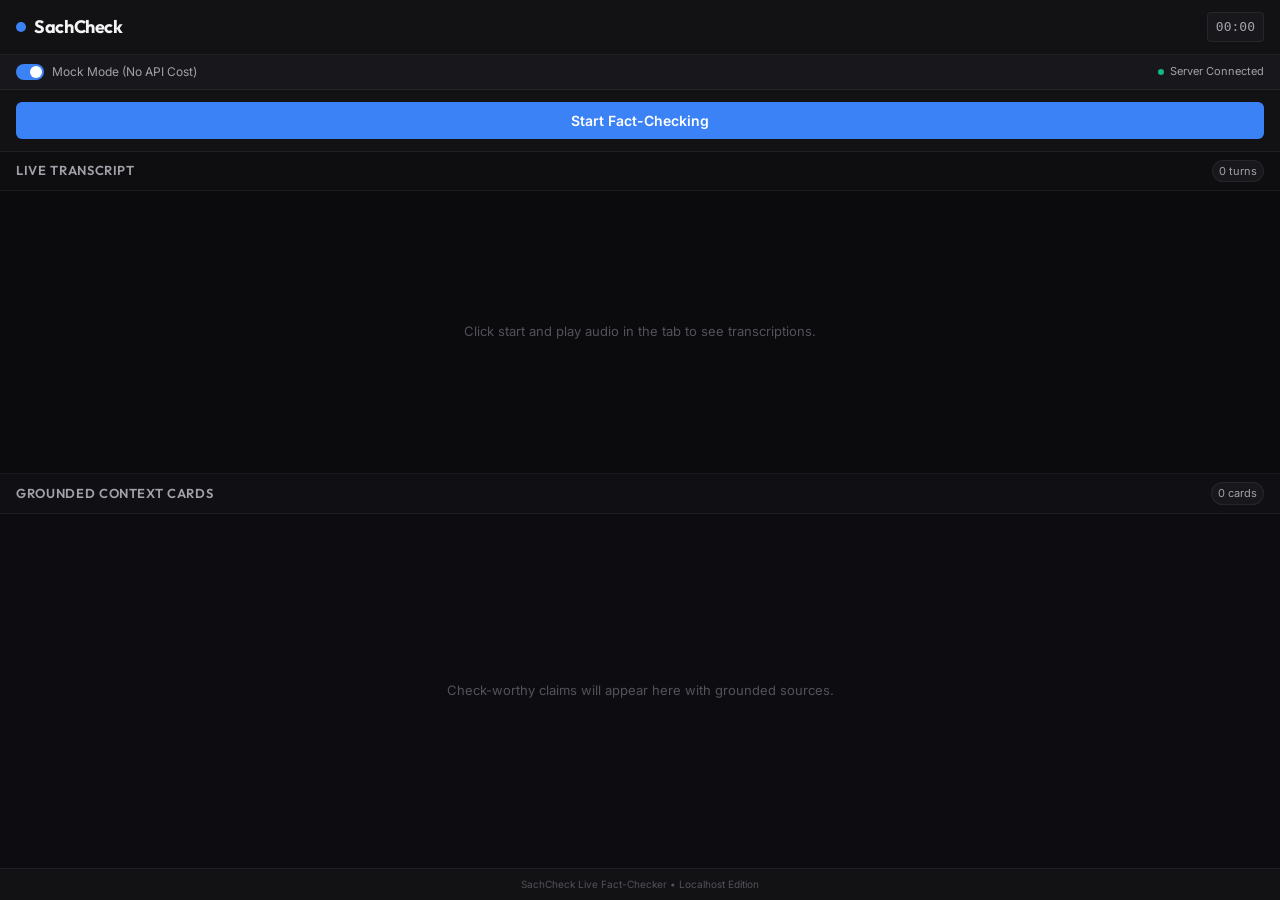
==== extension/panel.html @ 892faee8 "feat: implement real-time Hinglish fact-checking extension, server, and evaluation suite (Phases 1-3" ====
<!DOCTYPE html>
<html lang="en">
<head>
  <meta charset="utf-8">
  <meta name="viewport" content="width=device-width, initial-scale=1.0">
  <title>SachCheck — Live political fact-checker</title>
  <link rel="preconnect" href="https://fonts.googleapis.com">
  <link rel="preconnect" href="https://fonts.gstatic.com" crossorigin>
  <link href="https://fonts.googleapis.com/css2?family=Inter:wght@300;400;500;600;700&family=Outfit:wght@400;500;600;700&display=swap" rel="stylesheet">
  <link rel="stylesheet" href="styles.css">
</head>
<body>
  <div class="app-container">
    <!-- Header -->
    <header class="app-header">
      <div class="brand">
        <div class="logo-dot animate-pulse"></div>
        <h1 class="logo-text">SachCheck</h1>
      </div>
      <div class="header-controls">
        <div class="session-timer" id="timer">00:00</div>
      </div>
    </header>

    <!-- Settings Bar -->
    <div class="settings-bar">
      <div class="toggle-control">
        <label class="switch">
          <input type="checkbox" id="mock-toggle" checked>
          <span class="slider round"></span>
        </label>
        <span class="toggle-label">Mock Mode (No API Cost)</span>
      </div>
      <div class="connection-status" id="connection-status">
        <span class="status-indicator connected"></span>
        <span class="status-text">Server Connected</span>
      </div>
    </div>

    <!-- Main Content Grid -->
    <main class="main-content">
      <!-- Controls -->
      <section class="control-section">
        <button id="action-btn" class="btn btn-primary">Start Fact-Checking</button>
      </section>

      <!-- Live Transcript Panel -->
      <section class="panel-section transcript-section">
        <div class="section-header">
          <h2>Live Transcript</h2>
          <span class="badge" id="transcript-count">0 turns</span>
        </div>
        <div class="scroll-container" id="transcript-container">
          <div class="empty-state" id="transcript-empty">
            <p>Click start and play audio in the tab to see transcriptions.</p>
          </div>
        </div>
      </section>

      <!-- Context Cards Panel -->
      <section class="panel-section cards-section">
        <div class="section-header">
          <h2>Grounded Context Cards</h2>
          <span class="badge" id="cards-count">0 cards</span>
        </div>
        <div class="scroll-container" id="cards-container">
          <div class="empty-state" id="cards-empty">
            <p>Check-worthy claims will appear here with grounded sources.</p>
          </div>
        </div>
      </section>
    </main>

    <!-- Footer -->
    <footer class="app-footer">
      <p>SachCheck Live Fact-Checker • Localhost Edition</p>
    </footer>
  </div>
  <script src="panel.js"></script>
</body>
</html>
---- extension/styles.css ----
/* Modern CSS Reset & Variables */
:root {
  --bg-primary: #0b0b0d;
  --bg-secondary: #121215;
  --bg-tertiary: #18181c;
  --border-color: rgba(255, 255, 255, 0.06);
  --border-focus: rgba(255, 255, 255, 0.2);
  
  --text-primary: #f4f4f5;
  --text-secondary: #a1a1aa;
  --text-muted: #52525b;
  
  --accent-primary: #3b82f6;
  --accent-success: #10b981;
  --accent-warning: #f59e0b;
  --accent-danger: #ef4444;
  
  --confidence-high-bg: rgba(16, 185, 129, 0.08);
  --confidence-high-text: #34d399;
  --confidence-high-border: rgba(16, 185, 129, 0.2);
  
  --confidence-medium-bg: rgba(245, 158, 11, 0.08);
  --confidence-medium-text: #fbbf24;
  --confidence-medium-border: rgba(245, 158, 11, 0.2);
  
  --confidence-low-bg: rgba(239, 68, 68, 0.08);
  --confidence-low-text: #f87171;
  --confidence-low-border: rgba(239, 68, 68, 0.2);

  --font-sans: 'Inter', -apple-system, BlinkMacSystemFont, "Segoe UI", Roboto, Helvetica, Arial, sans-serif;
  --font-display: 'Outfit', var(--font-sans);
  
  --shadow-sm: 0 1px 2px 0 rgba(0, 0, 0, 0.05);
  --shadow-md: 0 4px 6px -1px rgba(0, 0, 0, 0.1), 0 2px 4px -1px rgba(0, 0, 0, 0.06);
  --shadow-lg: 0 10px 15px -3px rgba(0, 0, 0, 0.1), 0 4px 6px -2px rgba(0, 0, 0, 0.05);
}

* {
  box-sizing: border-box;
  margin: 0;
  padding: 0;
}

body {
  background-color: var(--bg-primary);
  color: var(--text-primary);
  font-family: var(--font-sans);
  font-size: 14px;
  line-height: 1.5;
  height: 100vh;
  overflow: hidden;
}

/* App Container */
.app-container {
  display: flex;
  flex-direction: column;
  height: 100vh;
}

/* Header */
.app-header {
  background-color: var(--bg-secondary);
  border-bottom: 1px solid var(--border-color);
  padding: 12px 16px;
  display: flex;
  justify-content: space-between;
  align-items: center;
  z-index: 10;
}

.brand {
  display: flex;
  align-items: center;
  gap: 8px;
}

.logo-dot {
  width: 10px;
  height: 10px;
  border-radius: 50%;
  background-color: var(--accent-primary);
}

.logo-dot.active {
  background-color: var(--accent-danger);
}

.logo-text {
  font-family: var(--font-display);
  font-size: 18px;
  font-weight: 700;
  letter-spacing: -0.02em;
}

.session-timer {
  font-family: monospace;
  background-color: var(--bg-tertiary);
  border: 1px solid var(--border-color);
  padding: 4px 8px;
  border-radius: 4px;
  font-size: 13px;
  color: var(--text-secondary);
}

/* Settings Bar */
.settings-bar {
  background-color: var(--bg-tertiary);
  border-bottom: 1px solid var(--border-color);
  padding: 8px 16px;
  display: flex;
  justify-content: space-between;
  align-items: center;
}

.toggle-control {
  display: flex;
  align-items: center;
  gap: 8px;
}

.toggle-label {
  font-size: 12px;
  color: var(--text-secondary);
  user-select: none;
}

/* Toggle Switch Styling */
.switch {
  position: relative;
  display: inline-block;
  width: 28px;
  height: 16px;
}

.switch input {
  opacity: 0;
  width: 0;
  height: 0;
}

.slider {
  position: absolute;
  cursor: pointer;
  top: 0;
  left: 0;
  right: 0;
  bottom: 0;
  background-color: #27272a;
  transition: .2s;
}

.slider:before {
  position: absolute;
  content: "";
  height: 12px;
  width: 12px;
  left: 2px;
  bottom: 2px;
  background-color: #a1a1aa;
  transition: .2s;
}

input:checked + .slider {
  background-color: var(--accent-primary);
}

input:checked + .slider:before {
  transform: translateX(12px);
  background-color: #ffffff;
}

.slider.round {
  border-radius: 16px;
}

.slider.round:before {
  border-radius: 50%;
}

.connection-status {
  display: flex;
  align-items: center;
  gap: 6px;
  font-size: 11px;
  color: var(--text-secondary);
}

.status-indicator {
  width: 6px;
  height: 6px;
  border-radius: 50%;
  background-color: var(--text-muted);
}

.status-indicator.connected {
  background-color: var(--accent-success);
}

.status-indicator.disconnected {
  background-color: var(--accent-danger);
}

/* Main Content Layout */
.main-content {
  flex: 1;
  display: flex;
  flex-direction: column;
  overflow: hidden;
}

/* Control Section */
.control-section {
  padding: 12px 16px;
  background-color: var(--bg-secondary);
  border-bottom: 1px solid var(--border-color);
  display: flex;
  justify-content: center;
}

.btn {
  font-family: var(--font-sans);
  font-weight: 600;
  font-size: 14px;
  padding: 10px 24px;
  border-radius: 6px;
  border: none;
  cursor: pointer;
  transition: background-color 0.2s, transform 0.1s;
  width: 100%;
}

.btn:active {
  transform: scale(0.98);
}

.btn-primary {
  background-color: var(--accent-primary);
  color: #ffffff;
}

.btn-primary:hover {
  background-color: #2563eb;
}

.btn-danger {
  background-color: var(--accent-danger);
  color: #ffffff;
}

.btn-danger:hover {
  background-color: #dc2626;
}

/* Panels */
.panel-section {
  flex: 1;
  display: flex;
  flex-direction: column;
  overflow: hidden;
  border-bottom: 1px solid var(--border-color);
}

.transcript-section {
  flex: 0.45; /* 45% of height */
}

.cards-section {
  flex: 0.55; /* 55% of height */
  border-bottom: none;
  background-color: #0d0d11;
}

.section-header {
  padding: 8px 16px;
  display: flex;
  justify-content: space-between;
  align-items: center;
  background-color: rgba(255, 255, 255, 0.01);
  border-bottom: 1px solid var(--border-color);
}

.section-header h2 {
  font-family: var(--font-display);
  font-size: 13px;
  font-weight: 600;
  color: var(--text-secondary);
  text-transform: uppercase;
  letter-spacing: 0.05em;
}

.badge {
  font-size: 11px;
  background-color: var(--bg-tertiary);
  border: 1px solid var(--border-color);
  padding: 2px 6px;
  border-radius: 12px;
  color: var(--text-secondary);
}

.scroll-container {
  flex: 1;
  overflow-y: auto;
  padding: 12px 16px;
  display: flex;
  flex-direction: column;
  gap: 12px;
}

/* Empty State */
.empty-state {
  display: flex;
  align-items: center;
  justify-content: center;
  height: 100%;
  text-align: center;
  color: var(--text-muted);
  padding: 24px;
  font-size: 13px;
}

/* Transcript Speech Bubbles */
.transcript-bubble {
  display: flex;
  flex-direction: column;
  gap: 4px;
  max-width: 90%;
  animation: fadeIn 0.3s ease-out;
}

.transcript-bubble.align-left {
  align-self: flex-start;
}

.bubble-header {
  display: flex;
  align-items: center;
  gap: 6px;
  font-size: 11px;
}

.speaker-badge {
  font-weight: 600;
  padding: 1px 4px;
  border-radius: 3px;
  font-size: 10px;
  text-transform: uppercase;
}

/* Color code speakers */
.speaker-badge.speaker-anchor {
  background-color: rgba(59, 130, 246, 0.15);
  color: #60a5fa;
}

.speaker-badge.speaker-pravakta-a {
  background-color: rgba(249, 115, 22, 0.15);
  color: #fb923c;
}

.speaker-badge.speaker-pravakta-b {
  background-color: rgba(16, 185, 129, 0.15);
  color: #34d399;
}

.speaker-badge.speaker-default {
  background-color: rgba(161, 161, 170, 0.15);
  color: #cbd5e1;
}

.bubble-time {
  color: var(--text-muted);
}

.bubble-content {
  background-color: var(--bg-tertiary);
  border: 1px solid var(--border-color);
  padding: 8px 12px;
  border-radius: 8px;
  border-top-left-radius: 2px;
  color: var(--text-primary);
}

/* Premium Context Cards */
.context-card {
  background-color: rgba(255, 255, 255, 0.02);
  border: 1px solid var(--border-color);
  border-radius: 10px;
  padding: 14px;
  display: flex;
  flex-direction: column;
  gap: 10px;
  box-shadow: var(--shadow-md);
  transition: border-color 0.2s, transform 0.2s;
  animation: slideIn 0.3s ease-out;
  position: relative;
  overflow: hidden;
}

.context-card:hover {
  border-color: rgba(255, 255, 255, 0.1);
}

.card-header {
  display: flex;
  justify-content: space-between;
  align-items: center;
}

.card-speaker {
  display: flex;
  align-items: center;
  gap: 6px;
}

.confidence-badge {
  font-size: 10px;
  font-weight: 700;
  padding: 2px 6px;
  border-radius: 4px;
  text-transform: uppercase;
  letter-spacing: 0.02em;
}

.confidence-badge.high {
  background-color: var(--confidence-high-bg);
  color: var(--confidence-high-text);
  border: 1px solid var(--confidence-high-border);
}

.confidence-badge.medium {
  background-color: var(--confidence-medium-bg);
  color: var(--confidence-medium-text);
  border: 1px solid var(--confidence-medium-border);
}

.confidence-badge.low {
  background-color: var(--confidence-low-bg);
  color: var(--confidence-low-text);
  border: 1px solid var(--confidence-low-border);
}

.card-claim {
  font-size: 13px;
  font-style: italic;
  color: var(--text-primary);
  border-left: 2px solid var(--accent-primary);
  padding-left: 10px;
  line-height: 1.4;
}

.card-interpretations {
  display: grid;
  grid-template-columns: 1fr;
  gap: 6px;
  background-color: rgba(0, 0, 0, 0.2);
  padding: 8px 10px;
  border-radius: 6px;
  font-size: 12px;
}

.interpretation-item strong {
  color: var(--text-secondary);
  font-size: 11px;
}

.interpretation-item p {
  color: var(--text-primary);
  margin-top: 1px;
}

.card-details {
  display: flex;
  flex-direction: column;
  gap: 8px;
}

.detail-section h4 {
  font-size: 11px;
  font-weight: 600;
  color: var(--text-secondary);
  margin-bottom: 4px;
  text-transform: uppercase;
  letter-spacing: 0.02em;
}

.detail-section ul {
  list-style: none;
  display: flex;
  flex-direction: column;
  gap: 6px;
}

.detail-section li {
  font-size: 12px;
  color: var(--text-primary);
  line-height: 1.4;
  position: relative;
  padding-left: 14px;
}

.detail-section li::before {
  content: "•";
  position: absolute;
  left: 2px;
  color: var(--accent-primary);
}

.detail-section.missing-context li::before {
  color: var(--accent-warning);
}

.card-sources {
  border-top: 1px solid var(--border-color);
  padding-top: 8px;
  margin-top: 2px;
}

.sources-list {
  display: flex;
  flex-wrap: wrap;
  gap: 6px;
  margin-top: 4px;
}

.source-link {
  font-size: 11px;
  background-color: var(--bg-tertiary);
  border: 1px solid var(--border-color);
  color: var(--accent-primary);
  text-decoration: none;
  padding: 2px 8px;
  border-radius: 4px;
  display: inline-flex;
  align-items: center;
  gap: 4px;
  transition: background-color 0.2s, border-color 0.2s;
}

.source-link:hover {
  background-color: rgba(255, 255, 255, 0.02);
  border-color: var(--border-focus);
}

.source-index {
  color: var(--text-muted);
  font-weight: 600;
}

/* Checking Placeholder Shimmer Card */
.shimmer-card {
  background-color: rgba(255, 255, 255, 0.01);
  border: 1px solid var(--border-color);
  border-radius: 10px;
  padding: 14px;
  display: flex;
  flex-direction: column;
  gap: 12px;
  box-shadow: var(--shadow-md);
  position: relative;
  overflow: hidden;
}

.shimmer-card::after {
  content: "";
  position: absolute;
  top: 0;
  right: 0;
  bottom: 0;
  left: 0;
  transform: translateX(-100%);
  background-image: linear-gradient(
    90deg,
    rgba(255, 255, 255, 0) 0%,
    rgba(255, 255, 255, 0.02) 20%,
    rgba(255, 255, 255, 0.05) 60%,
    rgba(255, 255, 255, 0) 100%
  );
  animation: shimmer 2s infinite;
}

.shimmer-line {
  height: 12px;
  background-color: var(--bg-tertiary);
  border-radius: 4px;
}

.shimmer-line.header { width: 40%; height: 16px; }
.shimmer-line.claim-1 { width: 90%; }
.shimmer-line.claim-2 { width: 75%; }
.shimmer-line.body-1 { width: 100%; }
.shimmer-line.body-2 { width: 85%; }

/* Footer */
.app-footer {
  background-color: var(--bg-secondary);
  border-top: 1px solid var(--border-color);
  padding: 8px 16px;
  text-align: center;
  font-size: 10px;
  color: var(--text-muted);
}

/* Animations */
@keyframes fadeIn {
  from { opacity: 0; transform: translateY(4px); }
  to { opacity: 1; transform: translateY(0); }
}

@keyframes slideIn {
  from { opacity: 0; transform: translateX(10px); }
  to { opacity: 1; transform: translateX(0); }
}

@keyframes pulse {
  0%, 100% { opacity: 1; }
  50% { opacity: 0.4; }
}

@keyframes shimmer {
  100% { transform: translateX(100%); }
}

.animate-pulse {
  animation: pulse 2s cubic-bezier(0.4, 0, 0.6, 1) infinite;
}

/* Scrollbar Styling */
.scroll-container::-webkit-scrollbar {
  width: 6px;
}

.scroll-container::-webkit-scrollbar-track {
  background: transparent;
}

.scroll-container::-webkit-scrollbar-thumb {
  background: var(--border-color);
  border-radius: 3px;
}

.scroll-container::-webkit-scrollbar-thumb:hover {
  background: rgba(255, 255, 255, 0.1);
}
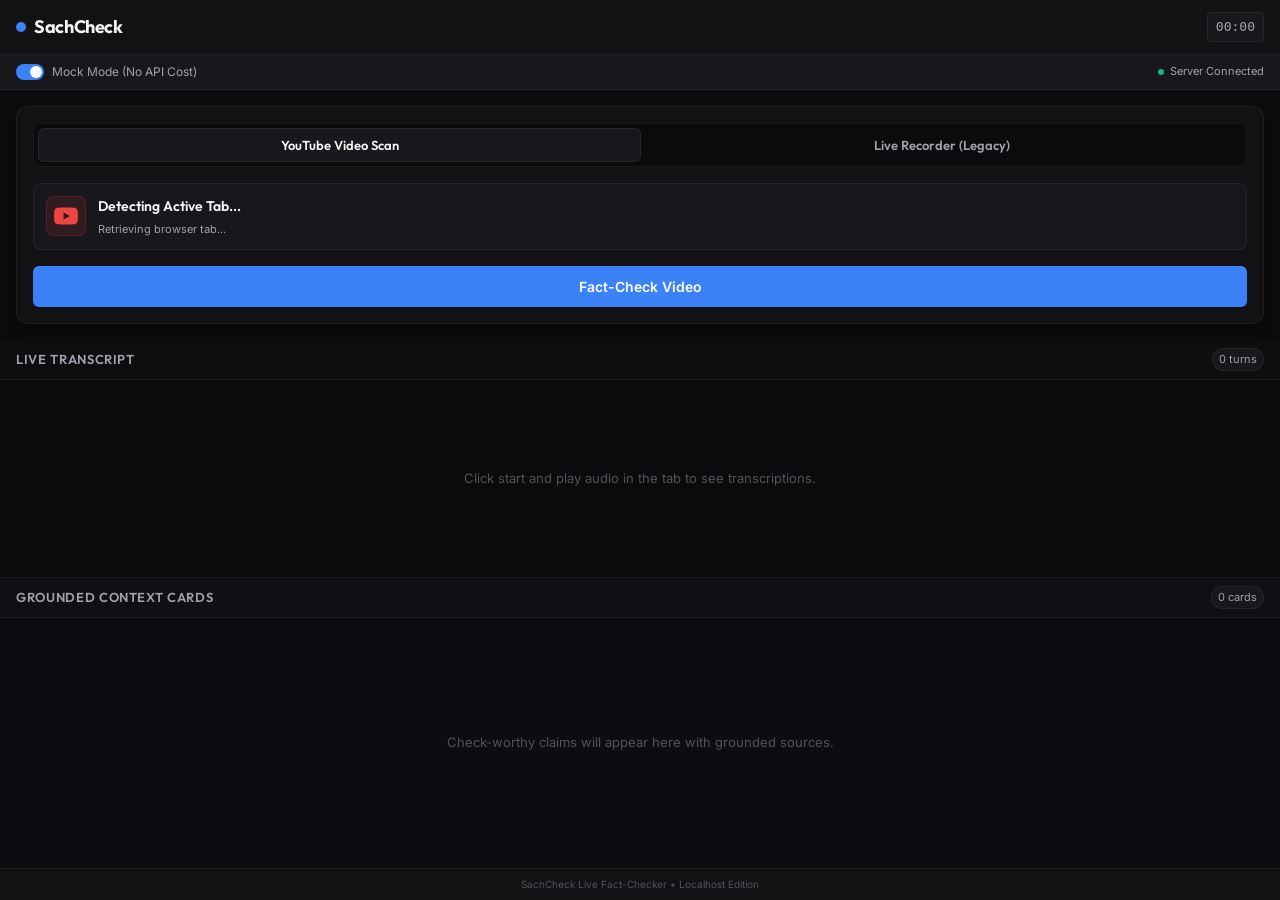
==== commit 5ab5a50d: "Implement Phase 4: URL-Based YouTube Fact-Checking Workflow with instant browser captions and ASR fa" ====
--- a/extension/panel.html
+++ b/extension/panel.html
@@ -39,9 +39,55 @@
 
     <!-- Main Content Grid -->
     <main class="main-content">
-      <!-- Controls -->
-      <section class="control-section">
-        <button id="action-btn" class="btn btn-primary">Start Fact-Checking</button>
+      <!-- Fact-Checking Control & Modes -->
+      <section class="modes-card">
+        <div class="modes-tabs">
+          <button id="tab-scan" class="tab-btn active">YouTube Video Scan</button>
+          <button id="tab-live" class="tab-btn">Live Recorder (Legacy)</button>
+        </div>
+        
+        <!-- Mode 1: YouTube Video Scan -->
+        <div class="tab-content" id="scan-content">
+          <div class="url-detector">
+            <div class="youtube-icon-wrapper">
+              <svg class="youtube-icon" viewBox="0 0 24 24" fill="#ef4444" width="24" height="24">
+                <path d="M23.498 6.163a3.003 3.003 0 0 0-2.11-2.107C19.505 3.545 12 3.545 12 3.545s-7.505 0-9.388.511a3.002 3.002 0 0 0-2.11 2.107C0 8.047 0 12 0 12s0 3.953.502 5.837a3.002 3.002 0 0 0 2.11 2.107c1.883.511 9.388.511 9.388.511s7.505 0 9.388-.511a3.002 3.002 0 0 0 2.11-2.107C24 15.953 24 12 24 12s0-3.953-.502-5.837zM9.545 15.568V8.432L15.818 12l-6.273 3.568z"/>
+              </svg>
+            </div>
+            <div class="detector-info">
+              <h3 id="video-status-title">Detecting Active Tab...</h3>
+              <p id="video-status-url" class="video-url">Retrieving browser tab...</p>
+            </div>
+          </div>
+          
+          <!-- Manual paste fallback if not on a YouTube page -->
+          <div id="manual-url-box" class="manual-url-box" style="display: none;">
+            <input type="text" id="manual-url-input" placeholder="Or paste YouTube URL here..." class="url-input">
+          </div>
+          
+          <button id="scan-btn" class="btn btn-primary btn-full">Fact-Check Video</button>
+          
+          <!-- Progress Steps -->
+          <div id="scan-progress" class="scan-progress" style="display: none;">
+            <div class="progress-spinner-container">
+              <div class="progress-spinner"></div>
+              <div class="progress-percentage" id="progress-percentage">0%</div>
+            </div>
+            <div class="progress-text-steps">
+              <span class="step" id="step-1">1. Fetching Transcript</span>
+              <span class="step" id="step-2">2. Analyzing Claims</span>
+              <span class="step" id="step-3">3. Verifying Context</span>
+            </div>
+          </div>
+        </div>
+        
+        <!-- Mode 2: Live Recorder (Legacy) -->
+        <div class="tab-content" id="live-content" style="display: none;">
+          <div class="live-rec-desc">
+            <p>Captures real-time audio from this browser tab. Best for live streams, news broadcasts, or video clips without captions.</p>
+          </div>
+          <button id="action-btn" class="btn btn-primary btn-full">Start Live Fact-Checking</button>
+        </div>
       </section>
 
       <!-- Live Transcript Panel -->
--- a/extension/styles.css
+++ b/extension/styles.css
@@ -642,3 +642,211 @@
 .scroll-container::-webkit-scrollbar-thumb:hover {
   background: rgba(255, 255, 255, 0.1);
 }
+
+/* Fact-Checking Modes & Tabs */
+.modes-card {
+  background-color: var(--bg-secondary);
+  border: 1px solid var(--border-color);
+  border-radius: 12px;
+  padding: 16px;
+  margin: 16px;
+  display: flex;
+  flex-direction: column;
+  gap: 16px;
+  box-shadow: var(--shadow-lg);
+}
+
+.modes-tabs {
+  display: flex;
+  background-color: var(--bg-primary);
+  border: 1px solid var(--border-color);
+  border-radius: 8px;
+  padding: 4px;
+}
+
+.tab-btn {
+  flex: 1;
+  background: transparent;
+  border: none;
+  color: var(--text-secondary);
+  font-family: var(--font-display);
+  font-size: 13px;
+  font-weight: 600;
+  padding: 8px 12px;
+  cursor: pointer;
+  border-radius: 6px;
+  transition: all 0.2s ease;
+}
+
+.tab-btn:hover {
+  color: var(--text-primary);
+}
+
+.tab-btn.active {
+  background-color: var(--bg-tertiary);
+  color: var(--text-primary);
+  box-shadow: var(--shadow-sm);
+  border: 1px solid var(--border-color);
+}
+
+.tab-content {
+  display: flex;
+  flex-direction: column;
+  gap: 16px;
+}
+
+/* URL Detector */
+.url-detector {
+  display: flex;
+  align-items: center;
+  gap: 12px;
+  background-color: var(--bg-tertiary);
+  border: 1px solid var(--border-color);
+  border-radius: 8px;
+  padding: 12px;
+}
+
+.youtube-icon-wrapper {
+  display: flex;
+  align-items: center;
+  justify-content: center;
+  width: 40px;
+  height: 40px;
+  background-color: rgba(239, 68, 68, 0.1);
+  border-radius: 8px;
+  border: 1px solid rgba(239, 68, 68, 0.2);
+  flex-shrink: 0;
+}
+
+.youtube-icon {
+  width: 24px;
+  height: 24px;
+}
+
+.detector-info {
+  display: flex;
+  flex-direction: column;
+  gap: 4px;
+  min-width: 0;
+  flex-grow: 1;
+}
+
+.detector-info h3 {
+  font-family: var(--font-display);
+  font-size: 14px;
+  font-weight: 600;
+  color: var(--text-primary);
+}
+
+.video-url {
+  font-size: 11px;
+  color: var(--text-secondary);
+  white-space: nowrap;
+  overflow: hidden;
+  text-overflow: ellipsis;
+}
+
+/* Manual Input Box */
+.manual-url-box {
+  width: 100%;
+}
+
+.url-input {
+  width: 100%;
+  background-color: var(--bg-tertiary);
+  border: 1px solid var(--border-color);
+  border-radius: 8px;
+  padding: 10px 12px;
+  color: var(--text-primary);
+  font-family: var(--font-sans);
+  font-size: 13px;
+  outline: none;
+  transition: border-color 0.2s ease;
+}
+
+.url-input:focus {
+  border-color: var(--accent-primary);
+}
+
+.btn-full {
+  width: 100%;
+  padding: 12px;
+  font-weight: 600;
+  font-size: 14px;
+}
+
+/* Progress indicator */
+.scan-progress {
+  display: flex;
+  flex-direction: column;
+  align-items: center;
+  gap: 16px;
+  padding: 8px 0;
+}
+
+.progress-spinner-container {
+  position: relative;
+  display: flex;
+  align-items: center;
+  justify-content: center;
+  width: 64px;
+  height: 64px;
+}
+
+.progress-spinner {
+  width: 100%;
+  height: 100%;
+  border: 4px solid var(--border-color);
+  border-top: 4px solid var(--accent-primary);
+  border-radius: 50%;
+  animation: spin 1s linear infinite;
+}
+
+.progress-percentage {
+  position: absolute;
+  font-family: var(--font-display);
+  font-size: 14px;
+  font-weight: 700;
+  color: var(--text-primary);
+}
+
+.progress-text-steps {
+  display: flex;
+  flex-direction: column;
+  gap: 8px;
+  width: 100%;
+}
+
+.step {
+  font-size: 12px;
+  color: var(--text-muted);
+  display: flex;
+  align-items: center;
+  gap: 8px;
+  transition: color 0.3s ease;
+}
+
+.step.active {
+  color: var(--text-primary);
+  font-weight: 500;
+}
+
+.step.done {
+  color: var(--accent-success);
+}
+
+.step.done::before {
+  content: "✓ ";
+  font-weight: bold;
+}
+
+@keyframes spin {
+  0% { transform: rotate(0deg); }
+  100% { transform: rotate(360deg); }
+}
+
+.live-rec-desc {
+  font-size: 12px;
+  color: var(--text-secondary);
+  line-height: 1.6;
+}
